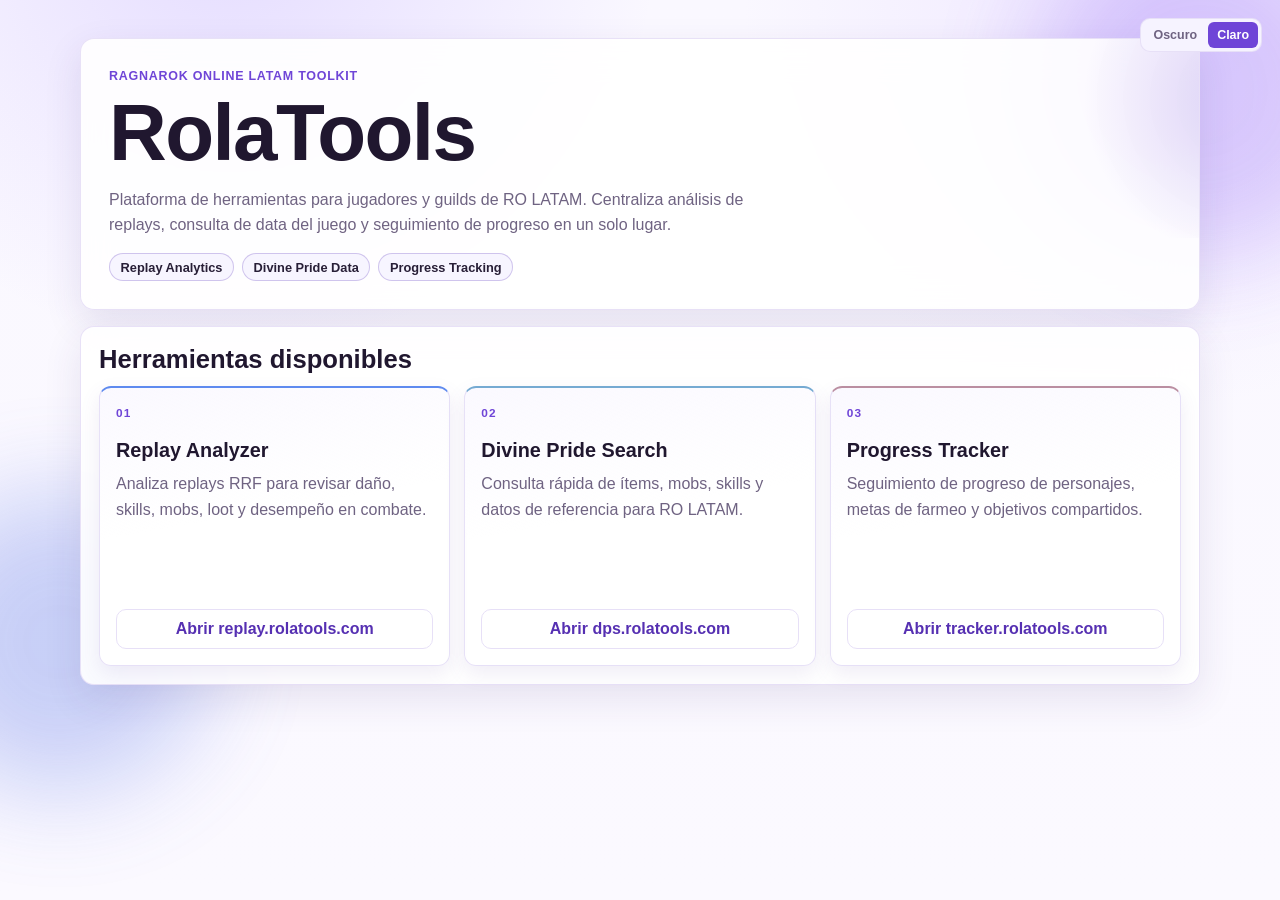
==== index.html @ 15c34a99 "feat: redesign rolatools index landing page" ====
<!doctype html>
<html lang="es" data-theme="dark" style="color-scheme: dark;">
  <head>
    <meta charset="UTF-8" />
    <meta name="viewport" content="width=device-width, initial-scale=1.0" />
    <title>RolaTools | Índice</title>
    <meta
      name="description"
      content="RolaTools es un conjunto de herramientas para la comunidad de Ragnarok Online LATAM: análisis de replays, base de datos de Divine Pride y tracker de progreso."
    />
    <link rel="stylesheet" href="./styles.css" />
    <script>
      try {
        const cookieMatch = document.cookie.match(/(?:^|; )theme=(light|dark)(?:;|$)/);
        const cookieTheme = cookieMatch?.[1];
        const stored = localStorage.getItem("theme");
        const theme =
          cookieTheme === "light" || cookieTheme === "dark"
            ? cookieTheme
            : stored === "light" || stored === "dark"
              ? stored
              : matchMedia("(prefers-color-scheme: light)").matches
                ? "light"
                : "dark";

        document.documentElement.dataset.theme = theme;
        document.documentElement.style.colorScheme = theme;
        if (stored !== theme) localStorage.setItem("theme", theme);
      } catch {}
    </script>
  </head>
  <body>
    <div class="bg-orb bg-orb-a" aria-hidden="true"></div>
    <div class="bg-orb bg-orb-b" aria-hidden="true"></div>

    <div class="theme-toggle-wrap">
      <button type="button" class="theme-toggle" id="theme-toggle" aria-label="Cambiar tema" aria-pressed="false">
        <span class="theme-toggle-option is-active" data-option="dark">Oscuro</span>
        <span class="theme-toggle-option" data-option="light">Claro</span>
      </button>
    </div>

    <main class="shell">
      <header class="hero section">
        <p class="eyebrow">Ragnarok Online LATAM Toolkit</p>
        <h1>RolaTools</h1>
        <p class="hero-copy">
          Plataforma de herramientas para jugadores y guilds de RO LATAM. Centraliza análisis de replays,
          consulta de data del juego y seguimiento de progreso en un solo lugar.
        </p>
        <div class="hero-pills" aria-label="Componentes de RolaTools">
          <span class="pill">Replay Analytics</span>
          <span class="pill">Divine Pride Data</span>
          <span class="pill">Progress Tracking</span>
        </div>
      </header>

      <section class="section tools">
        <div class="section-heading">
          <h2>Herramientas disponibles</h2>
        </div>

        <div class="tools-grid">
          <article class="tool-card tool-replay">
            <p class="tool-kicker">01</p>
            <h3>Replay Analyzer</h3>
            <p>Analiza replays RRF para revisar daño, skills, mobs, loot y desempeño en combate.</p>
            <a class="result-link" href="https://replay.rolatools.com/" target="_blank" rel="noopener noreferrer">Abrir replay.rolatools.com</a>
          </article>

          <article class="tool-card tool-dps">
            <p class="tool-kicker">02</p>
            <h3>Divine Pride Search</h3>
            <p>Consulta rápida de ítems, mobs, skills y datos de referencia para RO LATAM.</p>
            <a class="result-link" href="https://dps.rolatools.com/" target="_blank" rel="noopener noreferrer">Abrir dps.rolatools.com</a>
          </article>

          <article class="tool-card tool-tracker">
            <p class="tool-kicker">03</p>
            <h3>Progress Tracker</h3>
            <p>Seguimiento de progreso de personajes, metas de farmeo y objetivos compartidos.</p>
            <a class="result-link" href="https://tracker.rolatools.com/" target="_blank" rel="noopener noreferrer">Abrir tracker.rolatools.com</a>
          </article>
        </div>
      </section>
    </main>

    <script>
      (function () {
        const toggle = document.getElementById("theme-toggle");
        const options = {
          dark: toggle.querySelector('[data-option="dark"]'),
          light: toggle.querySelector('[data-option="light"]')
        };

        function getTheme() {
          return document.documentElement.dataset.theme === "light" ? "light" : "dark";
        }

        function setActive(theme) {
          const isLight = theme === "light";
          options.dark.classList.toggle("is-active", !isLight);
          options.light.classList.toggle("is-active", isLight);
          toggle.setAttribute("aria-pressed", String(isLight));
          toggle.setAttribute("aria-label", isLight ? "Cambiar a modo oscuro" : "Cambiar a modo claro");
        }

        function applyTheme(nextTheme) {
          document.documentElement.dataset.theme = nextTheme;
          document.documentElement.style.colorScheme = nextTheme;
          localStorage.setItem("theme", nextTheme);
          document.cookie = `theme=${nextTheme}; Path=/; Max-Age=31536000; SameSite=Lax`;
          setActive(nextTheme);
        }

        setActive(getTheme());
        toggle.addEventListener("click", function () {
          applyTheme(getTheme() === "light" ? "dark" : "light");
        });
      })();
    </script>
  </body>
</html>
---- styles.css ----
:root {
  color-scheme: dark;
  --bg: #100d18;
  --bg-radial: radial-gradient(circle at 18% -8%, rgb(139 92 246 / 0.26), transparent 31%),
    radial-gradient(circle at 90% 0%, rgb(190 166 255 / 0.12), transparent 27%);
  --panel: #171321;
  --panel-2: #211a31;
  --panel-3: #120f1a;
  --line: #33294b;
  --line-strong: #5b4a81;
  --text: #f7f3ff;
  --muted: #bcb2cf;
  --accent: #9b7cff;
  --accent-strong: #c9b8ff;
  --accent-soft: #7c5cff;
  --accent-text: #120828;
  --shadow: 0 10px 26px rgb(6 3 16 / 0.2);
  --shadow-soft: 0 4px 14px rgb(91 70 150 / 0.1);
  --radius: 14px;
}

[data-theme="light"] {
  color-scheme: light;
  --bg: #faf8ff;
  --bg-radial: radial-gradient(circle at 18% -8%, rgb(155 124 255 / 0.22), transparent 30%),
    radial-gradient(circle at 90% 0%, rgb(215 196 255 / 0.32), transparent 28%);
  --panel: #ffffff;
  --panel-2: #f4f0ff;
  --panel-3: #fbf9ff;
  --line: #e4dcf6;
  --line-strong: #bba9e4;
  --text: #20172f;
  --muted: #6f6382;
  --accent: #6f45d7;
  --accent-strong: #5630b2;
  --accent-soft: #8b5cf6;
  --accent-text: #ffffff;
  --shadow: 0 14px 38px rgb(67 42 120 / 0.11);
  --shadow-soft: 0 8px 20px rgb(108 78 170 / 0.1);
}

* {
  box-sizing: border-box;
}

body {
  margin: 0;
  background: var(--bg-radial), linear-gradient(180deg, var(--bg), var(--panel-3));
  color: var(--text);
  font-family: "Geist", "Aptos", "Segoe UI", "Helvetica Neue", sans-serif;
  min-height: 100vh;
  transition: background 220ms ease, color 220ms ease;
  overflow-x: hidden;
}

a {
  color: inherit;
}

h1,
h2,
h3,
p {
  margin-top: 0;
}

h1 {
  font-size: clamp(2.2rem, 7vw, 5rem);
  font-weight: 850;
  line-height: 0.95;
  margin-bottom: 1rem;
  letter-spacing: -0.02em;
}

h2 {
  font-size: clamp(1.2rem, 2vw, 1.6rem);
  margin: 0;
}

h3 {
  font-size: 1.24rem;
  margin-bottom: 0.58rem;
}

p {
  color: var(--muted);
  line-height: 1.58;
}

.shell {
  width: min(1120px, calc(100vw - 32px));
  margin: 0 auto;
  padding: 38px 0 64px;
  position: relative;
  z-index: 1;
}

.bg-orb {
  position: fixed;
  pointer-events: none;
  border-radius: 999px;
  filter: blur(50px);
  opacity: 0.42;
}

.bg-orb-a {
  width: 340px;
  height: 340px;
  right: -90px;
  top: -80px;
  background: color-mix(in srgb, var(--accent-soft) 62%, transparent);
}

.bg-orb-b {
  width: 300px;
  height: 300px;
  left: -90px;
  bottom: 12vh;
  background: color-mix(in srgb, #42d0ff 28%, var(--accent) 48%);
}

.section {
  backdrop-filter: blur(18px);
  background: color-mix(in srgb, var(--panel) 90%, transparent);
  border: 1px solid color-mix(in srgb, var(--line) 84%, transparent);
  border-radius: var(--radius);
  box-shadow: var(--shadow);
}

.hero {
  padding: 28px;
  margin-bottom: 16px;
  position: relative;
  overflow: hidden;
}

.hero::after {
  content: "";
  position: absolute;
  inset: -30% -20% auto auto;
  width: 360px;
  height: 280px;
  background: radial-gradient(circle at center, color-mix(in srgb, var(--accent) 24%, transparent), transparent 70%);
  pointer-events: none;
}

.hero-copy {
  max-width: 75ch;
  margin-bottom: 1rem;
}

.hero-pills {
  display: flex;
  flex-wrap: wrap;
  gap: 8px;
}

.pill {
  display: inline-flex;
  align-items: center;
  min-height: 28px;
  padding: 0.35rem 0.66rem;
  border-radius: 999px;
  border: 1px solid color-mix(in srgb, var(--line-strong) 65%, transparent);
  background: color-mix(in srgb, var(--panel-2) 68%, transparent);
  color: color-mix(in srgb, var(--text) 90%, var(--muted));
  font-size: 0.8rem;
  font-weight: 700;
}

.tools {
  padding: 18px;
}

.section-heading {
  margin-bottom: 12px;
}

.tools-grid {
  display: grid;
  gap: 14px;
  grid-template-columns: repeat(3, minmax(0, 1fr));
}

.tool-card {
  display: flex;
  flex-direction: column;
  padding: 16px;
  min-height: 280px;
  border-radius: 12px;
  border: 1px solid color-mix(in srgb, var(--line) 86%, transparent);
  background: linear-gradient(
      170deg,
      color-mix(in srgb, var(--panel-2) 42%, transparent),
      transparent 45%
    ),
    color-mix(in srgb, var(--panel) 93%, transparent);
  box-shadow: var(--shadow-soft);
  transition: transform 180ms ease, border-color 180ms ease, box-shadow 180ms ease;
}

.tool-card:hover {
  transform: translateY(-4px);
  border-color: color-mix(in srgb, var(--accent) 60%, var(--line));
  box-shadow: 0 14px 26px rgb(20 10 50 / 0.2);
}

.tool-kicker {
  font-size: 0.74rem;
  font-weight: 800;
  color: var(--accent);
  letter-spacing: 0.1em;
  margin-bottom: 0.68rem;
}

.tool-card p {
  margin-bottom: 1rem;
}

.tool-card p:last-of-type {
  flex: 1;
}

.result-link {
  align-items: center;
  border: 1px solid color-mix(in srgb, var(--line) 88%, transparent);
  border-radius: 10px;
  color: var(--accent-strong);
  display: inline-flex;
  font-weight: 700;
  justify-content: center;
  min-height: 40px;
  padding: 0.58rem 0.8rem;
  text-decoration: none;
  transition: background 160ms ease, border-color 160ms ease, color 160ms ease;
  width: 100%;
}

.result-link:hover {
  border-color: var(--accent);
  background: color-mix(in srgb, var(--accent) 10%, transparent);
}

.tool-replay {
  border-top: 2px solid color-mix(in srgb, #53b8ff 60%, var(--accent));
}

.tool-dps {
  border-top: 2px solid color-mix(in srgb, #7af3cf 58%, var(--accent));
}

.tool-tracker {
  border-top: 2px solid color-mix(in srgb, #ffd26f 52%, var(--accent));
}

.eyebrow {
  color: var(--accent);
  font-size: 0.78rem;
  font-weight: 700;
  margin: 0 0 8px;
  text-transform: uppercase;
  letter-spacing: 0.06em;
}

button:focus-visible,
.result-link:focus-visible,
.theme-toggle:focus-visible {
  outline: 3px solid color-mix(in srgb, var(--accent) 48%, transparent);
  outline-offset: 3px;
}

.theme-toggle-wrap {
  position: fixed;
  right: 18px;
  top: 18px;
  z-index: 20;
}

.theme-toggle {
  border: 1px solid color-mix(in srgb, var(--line) 80%, transparent);
  border-radius: 10px;
  background: color-mix(in srgb, var(--panel-2) 78%, var(--panel));
  box-shadow: none;
  color: var(--text);
  display: inline-flex;
  align-items: center;
  gap: 2px;
  height: 34px;
  min-height: 34px;
  padding: 3px;
  cursor: pointer;
}

.theme-toggle:hover {
  border-color: var(--accent);
}

.theme-toggle-option {
  border-radius: 6px;
  color: var(--muted);
  font-size: 0.78rem;
  font-weight: 700;
  line-height: 1;
  padding: 7px 9px;
  transition: background 160ms ease, color 160ms ease;
}

.theme-toggle-option.is-active {
  background: var(--accent);
  color: var(--accent-text);
}

@media (max-width: 980px) {
  .tools-grid {
    grid-template-columns: 1fr;
  }

  .tool-card {
    min-height: 0;
  }

  .hero {
    padding: 22px;
  }
}
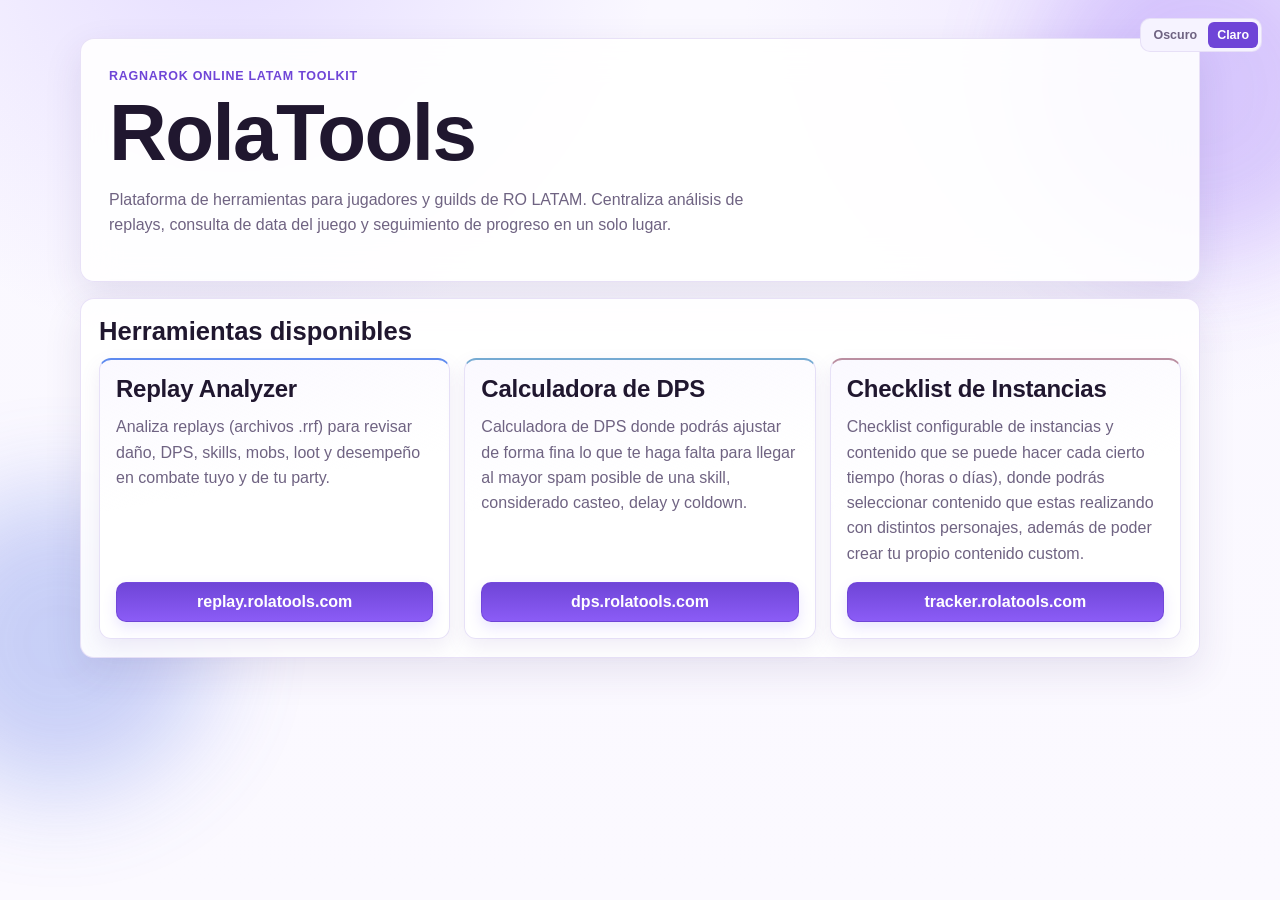
==== commit 515229db: "feat: refine tool cards copy and interaction" ====
--- a/index.html
+++ b/index.html
@@ -8,6 +8,27 @@
       name="description"
       content="RolaTools es un conjunto de herramientas para la comunidad de Ragnarok Online LATAM: análisis de replays, base de datos de Divine Pride y tracker de progreso."
     />
+    <link rel="icon" href="./icon.svg" type="image/svg+xml" />
+    <link rel="shortcut icon" href="./icon.svg" type="image/svg+xml" />
+
+    <meta property="og:type" content="website" />
+    <meta property="og:title" content="RolaTools | Índice" />
+    <meta
+      property="og:description"
+      content="RolaTools centraliza Replay Analyzer, Divine Pride Search y Progress Tracker para Ragnarok Online LATAM."
+    />
+    <meta property="og:image" content="./og-image.svg" />
+    <meta property="og:image:type" content="image/svg+xml" />
+    <meta property="og:image:width" content="1200" />
+    <meta property="og:image:height" content="630" />
+
+    <meta name="twitter:card" content="summary_large_image" />
+    <meta name="twitter:title" content="RolaTools | Índice" />
+    <meta
+      name="twitter:description"
+      content="RolaTools centraliza Replay Analyzer, Divine Pride Search y Progress Tracker para Ragnarok Online LATAM."
+    />
+    <meta name="twitter:image" content="./og-image.svg" />
     <link rel="stylesheet" href="./styles.css" />
     <script>
       try {
@@ -48,11 +69,6 @@
           Plataforma de herramientas para jugadores y guilds de RO LATAM. Centraliza análisis de replays,
           consulta de data del juego y seguimiento de progreso en un solo lugar.
         </p>
-        <div class="hero-pills" aria-label="Componentes de RolaTools">
-          <span class="pill">Replay Analytics</span>
-          <span class="pill">Divine Pride Data</span>
-          <span class="pill">Progress Tracking</span>
-        </div>
       </header>
 
       <section class="section tools">
@@ -61,26 +77,23 @@
         </div>
 
         <div class="tools-grid">
-          <article class="tool-card tool-replay">
-            <p class="tool-kicker">01</p>
+          <a class="tool-card tool-replay" href="https://replay.rolatools.com/" target="_blank" rel="noopener noreferrer">
             <h3>Replay Analyzer</h3>
-            <p>Analiza replays RRF para revisar daño, skills, mobs, loot y desempeño en combate.</p>
-            <a class="result-link" href="https://replay.rolatools.com/" target="_blank" rel="noopener noreferrer">Abrir replay.rolatools.com</a>
-          </article>
+            <p>Analiza replays (archivos .rrf) para revisar daño, DPS, skills, mobs, loot y desempeño en combate tuyo y de tu party.</p>
+            <span class="result-link">replay.rolatools.com</span>
+          </a>
 
-          <article class="tool-card tool-dps">
-            <p class="tool-kicker">02</p>
-            <h3>Divine Pride Search</h3>
-            <p>Consulta rápida de ítems, mobs, skills y datos de referencia para RO LATAM.</p>
-            <a class="result-link" href="https://dps.rolatools.com/" target="_blank" rel="noopener noreferrer">Abrir dps.rolatools.com</a>
-          </article>
+          <a class="tool-card tool-dps" href="https://dps.rolatools.com/" target="_blank" rel="noopener noreferrer">
+            <h3>Calculadora de DPS</h3>
+            <p>Calculadora de DPS donde podrás ajustar de forma fina lo que te haga falta para llegar al mayor spam posible de una skill, considerado casteo, delay y coldown.</p>
+            <span class="result-link">dps.rolatools.com</span>
+          </a>
 
-          <article class="tool-card tool-tracker">
-            <p class="tool-kicker">03</p>
-            <h3>Progress Tracker</h3>
-            <p>Seguimiento de progreso de personajes, metas de farmeo y objetivos compartidos.</p>
-            <a class="result-link" href="https://tracker.rolatools.com/" target="_blank" rel="noopener noreferrer">Abrir tracker.rolatools.com</a>
-          </article>
+          <a class="tool-card tool-tracker" href="https://tracker.rolatools.com/" target="_blank" rel="noopener noreferrer">
+            <h3>Checklist de Instancias</h3>
+            <p>Checklist configurable de instancias y contenido que se puede hacer cada cierto tiempo (horas o días), donde podrás seleccionar contenido que estas realizando con distintos personajes, además de poder crear tu propio contenido custom.</p>
+            <span class="result-link">tracker.rolatools.com</span>
+          </a>
         </div>
       </section>
     </main>
--- a/styles.css
+++ b/styles.css
@@ -51,6 +51,8 @@
   min-height: 100vh;
   transition: background 220ms ease, color 220ms ease;
   overflow-x: hidden;
+  position: relative;
+  isolation: isolate;
 }
 
 a {
@@ -78,8 +80,12 @@
 }
 
 h3 {
-  font-size: 1.24rem;
-  margin-bottom: 0.58rem;
+  font-size: 1.5rem;
+  margin-bottom: 0.7rem;
+  line-height: 1.12;
+  letter-spacing: -0.01em;
+  color: var(--text);
+  font-weight: 800;
 }
 
 p {
@@ -101,6 +107,7 @@
   border-radius: 999px;
   filter: blur(50px);
   opacity: 0.42;
+  z-index: -1;
 }
 
 .bg-orb-a {
@@ -132,16 +139,6 @@
   margin-bottom: 16px;
   position: relative;
   overflow: hidden;
-}
-
-.hero::after {
-  content: "";
-  position: absolute;
-  inset: -30% -20% auto auto;
-  width: 360px;
-  height: 280px;
-  background: radial-gradient(circle at center, color-mix(in srgb, var(--accent) 24%, transparent), transparent 70%);
-  pointer-events: none;
 }
 
 .hero-copy {
@@ -197,6 +194,7 @@
     color-mix(in srgb, var(--panel) 93%, transparent);
   box-shadow: var(--shadow-soft);
   transition: transform 180ms ease, border-color 180ms ease, box-shadow 180ms ease;
+  text-decoration: none;
 }
 
 .tool-card:hover {
@@ -205,14 +203,6 @@
   box-shadow: 0 14px 26px rgb(20 10 50 / 0.2);
 }
 
-.tool-kicker {
-  font-size: 0.74rem;
-  font-weight: 800;
-  color: var(--accent);
-  letter-spacing: 0.1em;
-  margin-bottom: 0.68rem;
-}
-
 .tool-card p {
   margin-bottom: 1rem;
 }
@@ -223,22 +213,24 @@
 
 .result-link {
   align-items: center;
-  border: 1px solid color-mix(in srgb, var(--line) 88%, transparent);
+  border: 1px solid color-mix(in srgb, var(--accent) 78%, transparent);
   border-radius: 10px;
-  color: var(--accent-strong);
+  color: var(--accent-text);
   display: inline-flex;
   font-weight: 700;
   justify-content: center;
   min-height: 40px;
   padding: 0.58rem 0.8rem;
   text-decoration: none;
+  background: linear-gradient(180deg, var(--accent), var(--accent-soft));
+  box-shadow: 0 6px 14px rgb(124 92 255 / 0.16);
   transition: background 160ms ease, border-color 160ms ease, color 160ms ease;
   width: 100%;
 }
 
 .result-link:hover {
-  border-color: var(--accent);
-  background: color-mix(in srgb, var(--accent) 10%, transparent);
+  filter: brightness(1.06);
+  box-shadow: 0 8px 18px rgb(124 92 255 / 0.22);
 }
 
 .tool-replay {
@@ -263,7 +255,7 @@
 }
 
 button:focus-visible,
-.result-link:focus-visible,
+.tool-card:focus-visible,
 .theme-toggle:focus-visible {
   outline: 3px solid color-mix(in srgb, var(--accent) 48%, transparent);
   outline-offset: 3px;
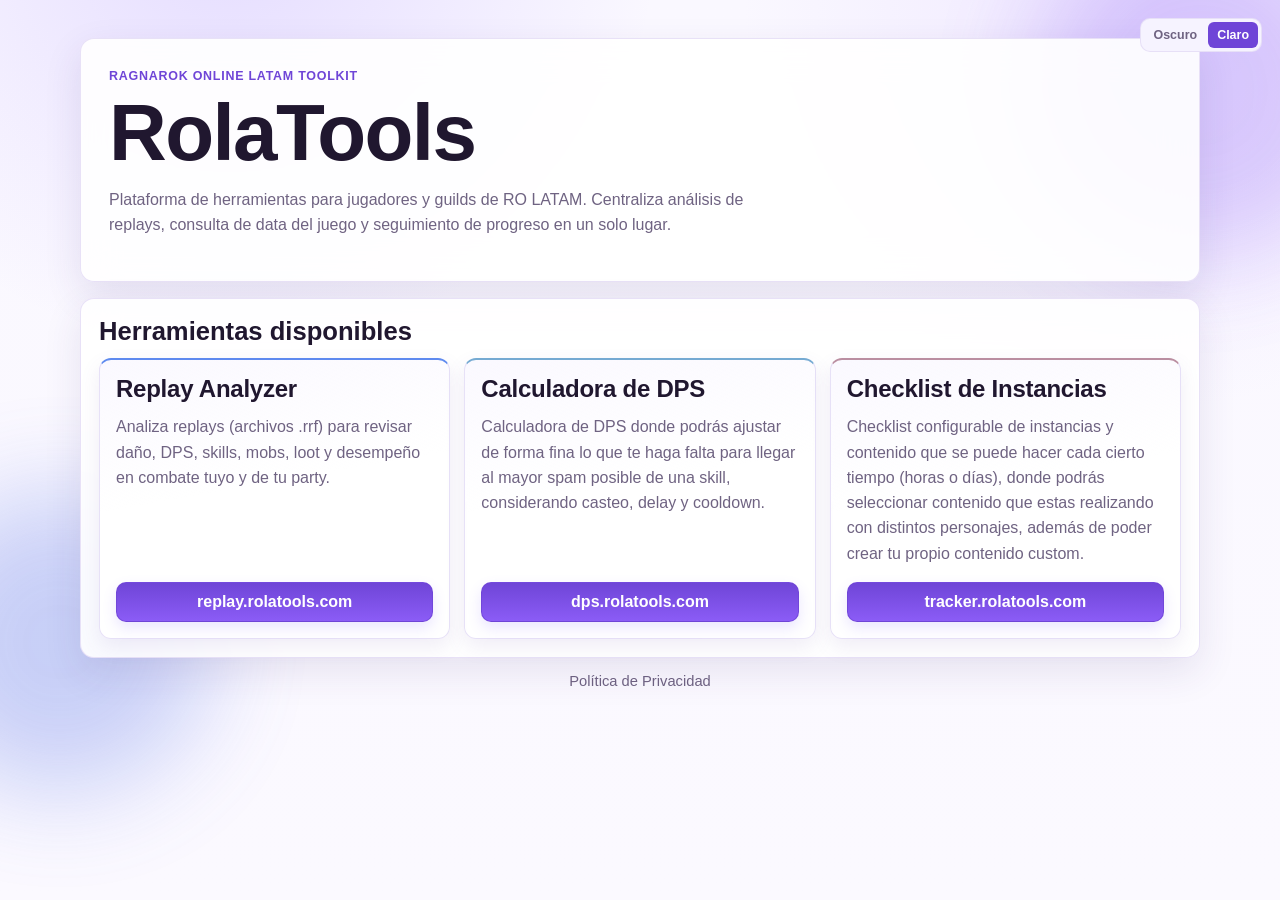
==== commit c248497f: "chore: add privacy notice" ====
--- a/index.html
+++ b/index.html
@@ -4,9 +4,15 @@
     <meta charset="UTF-8" />
     <meta name="viewport" content="width=device-width, initial-scale=1.0" />
     <title>RolaTools | Índice</title>
+    <link rel="canonical" href="https://rolatools.com/" />
+    <meta name="referrer" content="strict-origin-when-cross-origin" />
+    <meta
+      http-equiv="Content-Security-Policy"
+      content="default-src 'self'; script-src 'self' 'unsafe-inline'; style-src 'self' 'unsafe-inline'; img-src 'self' data: https:; object-src 'none'; base-uri 'self'; frame-ancestors 'none'; form-action 'none'; upgrade-insecure-requests"
+    />
     <meta
       name="description"
-      content="RolaTools es un conjunto de herramientas para la comunidad de Ragnarok Online LATAM: análisis de replays, base de datos de Divine Pride y tracker de progreso."
+      content="RolaTools es un conjunto de herramientas para la comunidad de Ragnarok Online LATAM, donde podrás encontrar analizador de replays, calculadora de DPS, checklist de instancias, entre otras herramientas."
     />
     <link rel="icon" href="./icon.svg" type="image/svg+xml" />
     <link rel="shortcut icon" href="./icon.svg" type="image/svg+xml" />
@@ -15,7 +21,7 @@
     <meta property="og:title" content="RolaTools | Índice" />
     <meta
       property="og:description"
-      content="RolaTools centraliza Replay Analyzer, Divine Pride Search y Progress Tracker para Ragnarok Online LATAM."
+      content="RolaTools centraliza Herramientas como Replay Analyzer, Calculadora de DPS y Checklist de Instancias para Ragnarok Online LATAM."
     />
     <meta property="og:image" content="./og-image.svg" />
     <meta property="og:image:type" content="image/svg+xml" />
@@ -26,7 +32,7 @@
     <meta name="twitter:title" content="RolaTools | Índice" />
     <meta
       name="twitter:description"
-      content="RolaTools centraliza Replay Analyzer, Divine Pride Search y Progress Tracker para Ragnarok Online LATAM."
+      content="RolaTools centraliza Herramientas como Replay Analyzer, Calculadora de DPS y Checklist de Instancias para Ragnarok Online LATAM."
     />
     <meta name="twitter:image" content="./og-image.svg" />
     <link rel="stylesheet" href="./styles.css" />
@@ -85,7 +91,7 @@
 
           <a class="tool-card tool-dps" href="https://dps.rolatools.com/" target="_blank" rel="noopener noreferrer">
             <h3>Calculadora de DPS</h3>
-            <p>Calculadora de DPS donde podrás ajustar de forma fina lo que te haga falta para llegar al mayor spam posible de una skill, considerado casteo, delay y coldown.</p>
+            <p>Calculadora de DPS donde podrás ajustar de forma fina lo que te haga falta para llegar al mayor spam posible de una skill, considerando casteo, delay y cooldown.</p>
             <span class="result-link">dps.rolatools.com</span>
           </a>
 
@@ -96,6 +102,10 @@
           </a>
         </div>
       </section>
+
+      <footer class="site-footer">
+        <a href="/privacy.html" class="footer-link">Política de Privacidad</a>
+      </footer>
     </main>
 
     <script>
--- a/styles.css
+++ b/styles.css
@@ -302,6 +302,22 @@
   color: var(--accent-text);
 }
 
+.site-footer {
+  margin-top: 14px;
+  text-align: center;
+}
+
+.footer-link {
+  color: var(--muted);
+  font-size: 0.92rem;
+  text-decoration: none;
+}
+
+.footer-link:hover {
+  color: var(--accent-strong);
+  text-decoration: underline;
+}
+
 @media (max-width: 980px) {
   .tools-grid {
     grid-template-columns: 1fr;
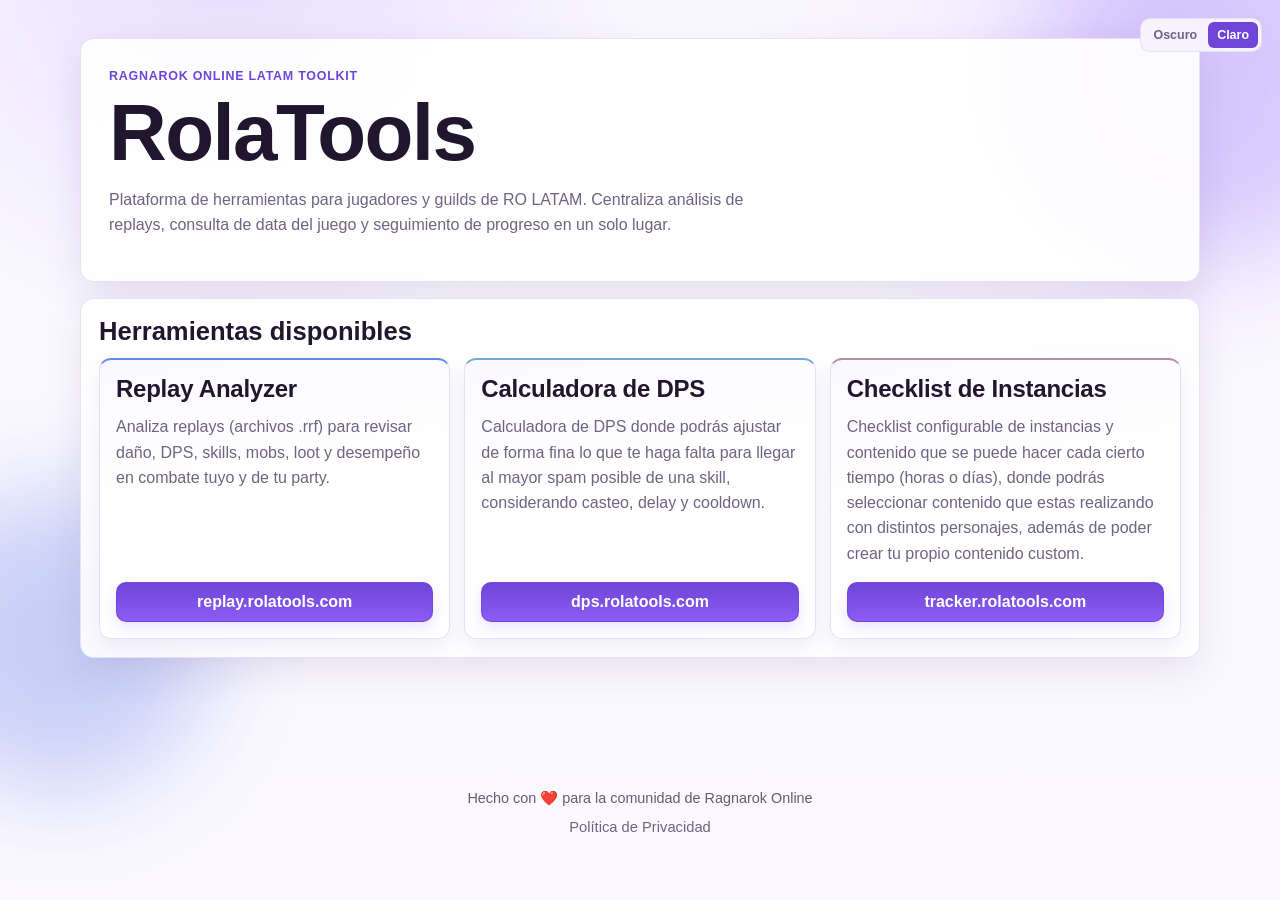
==== commit 81898f04: "feat: add community message to footer" ====
--- a/index.html
+++ b/index.html
@@ -104,6 +104,7 @@
       </section>
 
       <footer class="site-footer">
+        <p class="footer-note">Hecho con <span aria-hidden="true">❤️</span> para la comunidad de Ragnarok Online</p>
         <a href="/privacy.html" class="footer-link">Política de Privacidad</a>
       </footer>
     </main>
--- a/styles.css
+++ b/styles.css
@@ -48,7 +48,9 @@
   background: var(--bg-radial), linear-gradient(180deg, var(--bg), var(--panel-3));
   color: var(--text);
   font-family: "Geist", "Aptos", "Segoe UI", "Helvetica Neue", sans-serif;
-  min-height: 100vh;
+  min-height: 100svh;
+  display: flex;
+  flex-direction: column;
   transition: background 220ms ease, color 220ms ease;
   overflow-x: hidden;
   position: relative;
@@ -99,6 +101,9 @@
   padding: 38px 0 64px;
   position: relative;
   z-index: 1;
+  flex: 1;
+  display: flex;
+  flex-direction: column;
 }
 
 .bg-orb {
@@ -303,8 +308,15 @@
 }
 
 .site-footer {
-  margin-top: 14px;
+  margin-top: auto;
+  padding-top: 14px;
   text-align: center;
+}
+
+.footer-note {
+  margin: 0 0 8px;
+  color: color-mix(in srgb, var(--muted) 88%, var(--text));
+  font-size: 0.9rem;
 }
 
 .footer-link {
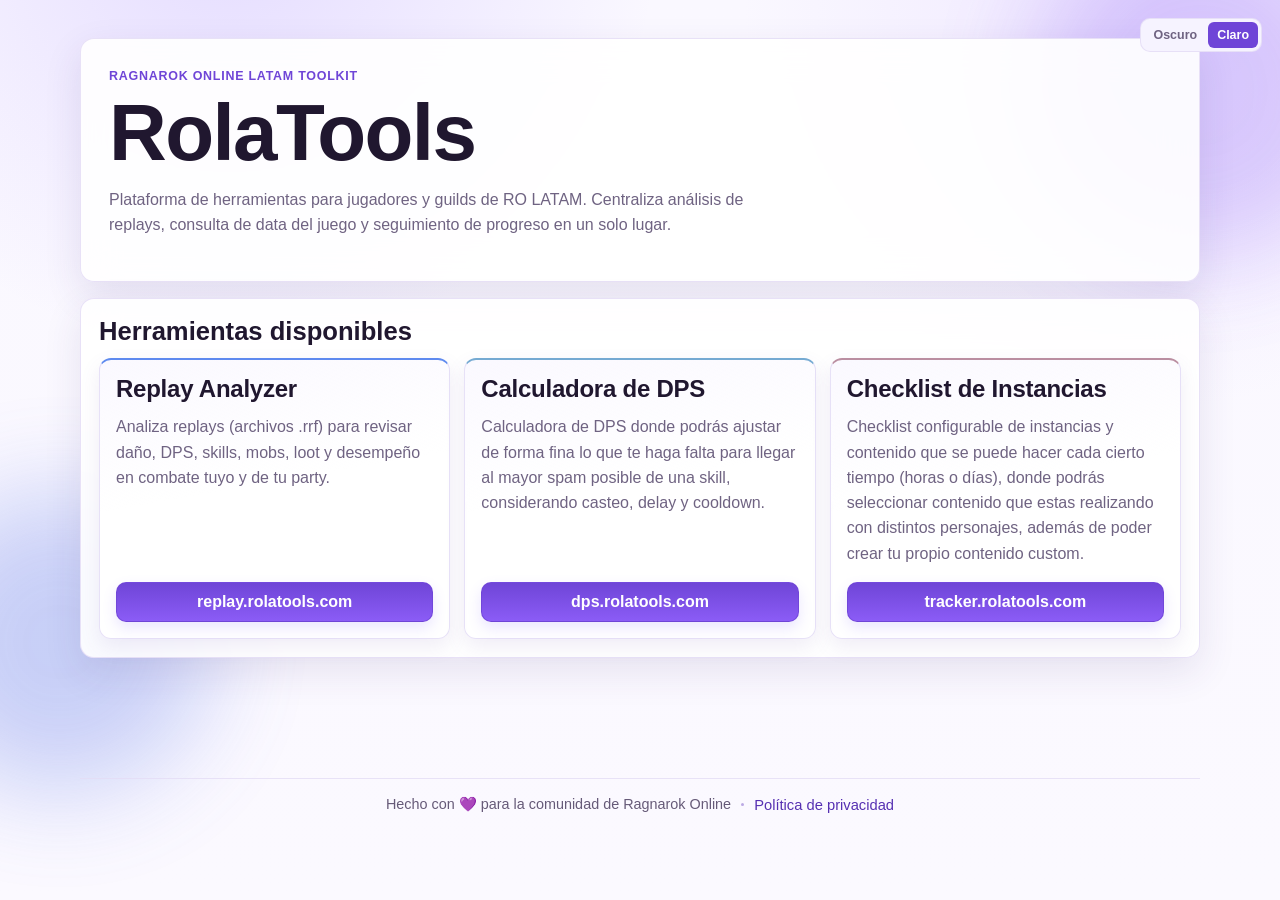
==== commit 394a37cd: "Ajusta footer para igualarlo al estilo de tracker.rolatools.com" ====
--- a/index.html
+++ b/index.html
@@ -104,8 +104,11 @@
       </section>
 
       <footer class="site-footer">
-        <p class="footer-note">Hecho con <span aria-hidden="true">❤️</span> para la comunidad de Ragnarok Online</p>
-        <a href="/privacy.html" class="footer-link">Política de Privacidad</a>
+        <div class="footer-bottom">
+          <p>Hecho con <span class="footer-heart" aria-hidden="true">💜</span> para la comunidad de Ragnarok Online</p>
+          <span class="footer-dot" aria-hidden="true"></span>
+          <a href="/privacy.html" class="footer-link">Política de privacidad</a>
+        </div>
       </footer>
     </main>
 
--- a/styles.css
+++ b/styles.css
@@ -309,25 +309,45 @@
 
 .site-footer {
   margin-top: auto;
+  padding-top: 24px;
+  padding-bottom: 20px;
+}
+
+.footer-bottom {
+  border-top: 1px solid color-mix(in srgb, var(--line) 80%, transparent);
+  display: flex;
+  align-items: center;
+  justify-content: center;
+  gap: 10px;
+  margin-top: 16px;
   padding-top: 14px;
-  text-align: center;
-}
-
-.footer-note {
-  margin: 0 0 8px;
+}
+
+.footer-bottom p {
+  margin: 0;
   color: color-mix(in srgb, var(--muted) 88%, var(--text));
   font-size: 0.9rem;
 }
 
+.footer-dot {
+  width: 3px;
+  height: 3px;
+  border-radius: 999px;
+  background: var(--line-strong);
+}
+
 .footer-link {
-  color: var(--muted);
+  color: var(--accent-strong);
   font-size: 0.92rem;
   text-decoration: none;
 }
 
 .footer-link:hover {
-  color: var(--accent-strong);
   text-decoration: underline;
+}
+
+.footer-heart {
+  color: var(--accent);
 }
 
 @media (max-width: 980px) {
@@ -342,4 +362,12 @@
   .hero {
     padding: 22px;
   }
-}
+
+  .footer-bottom {
+    flex-wrap: wrap;
+  }
+
+  .footer-dot {
+    display: none;
+  }
+}
